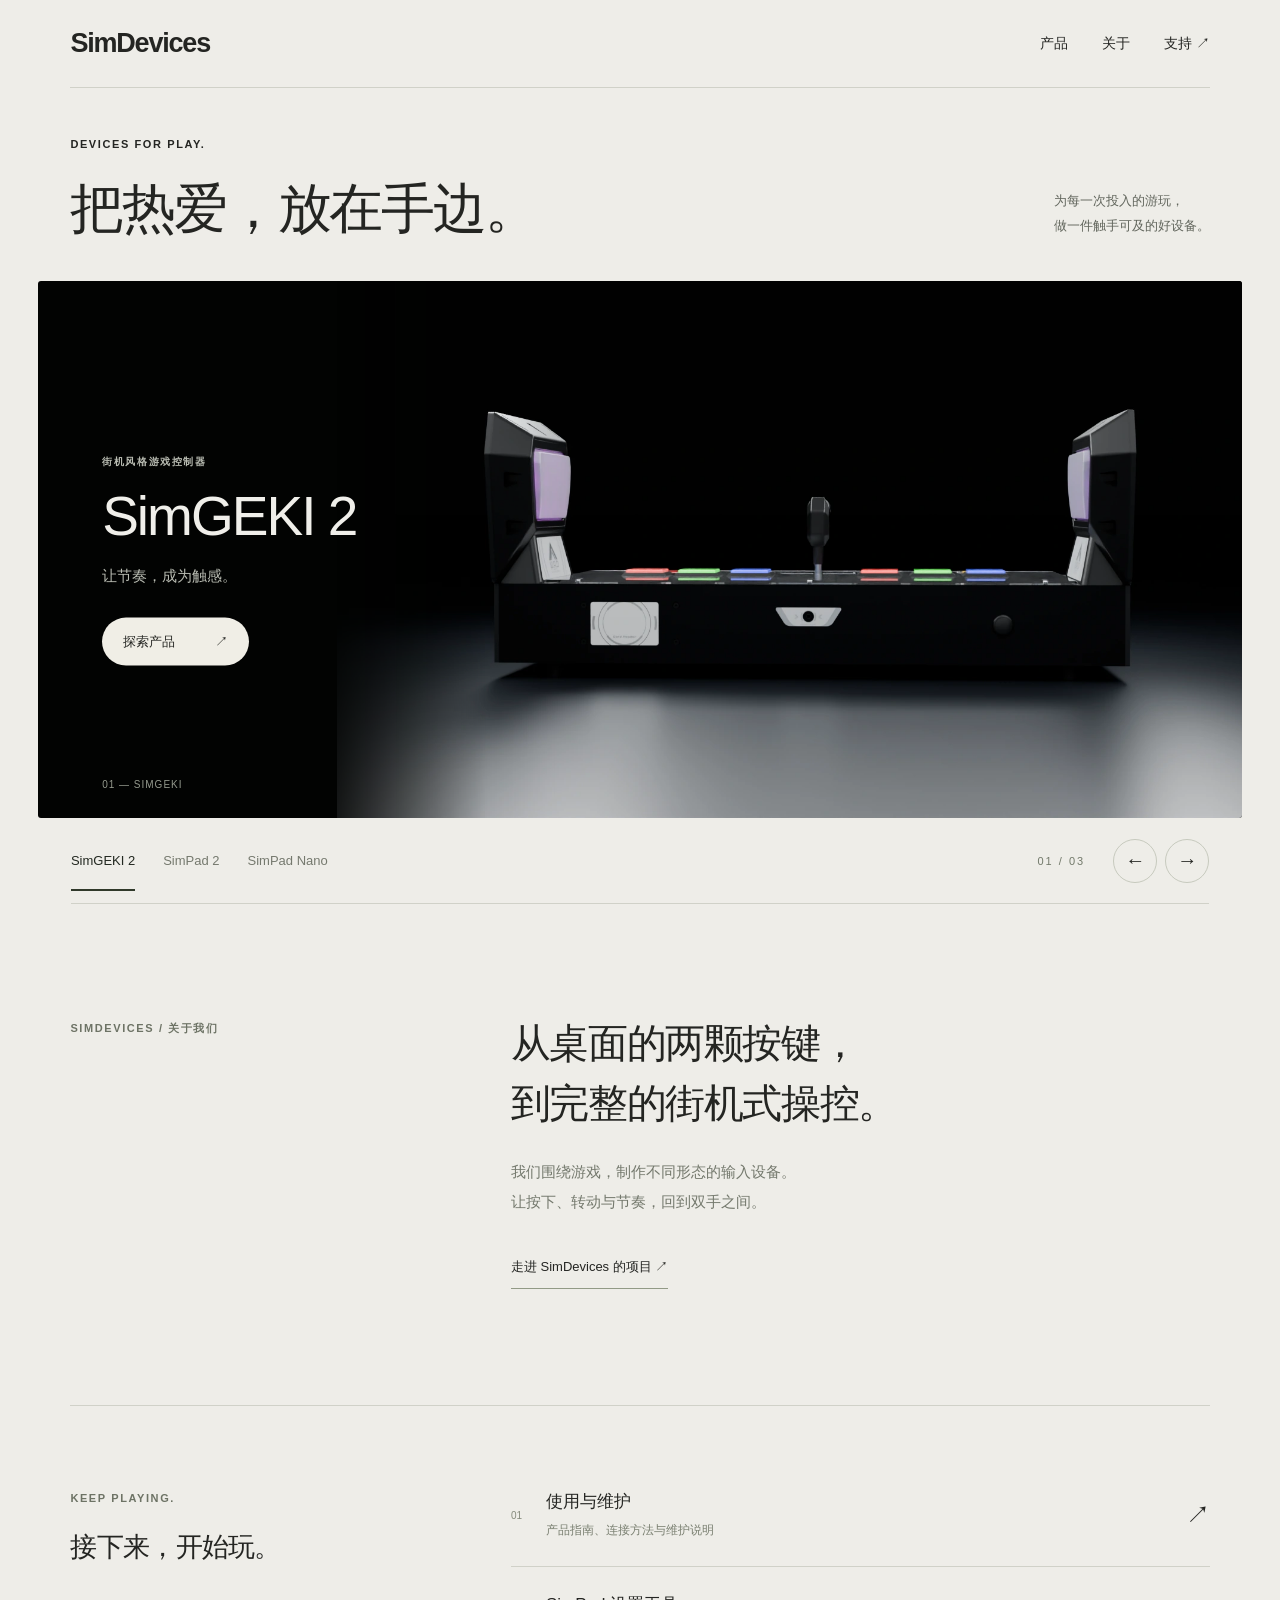
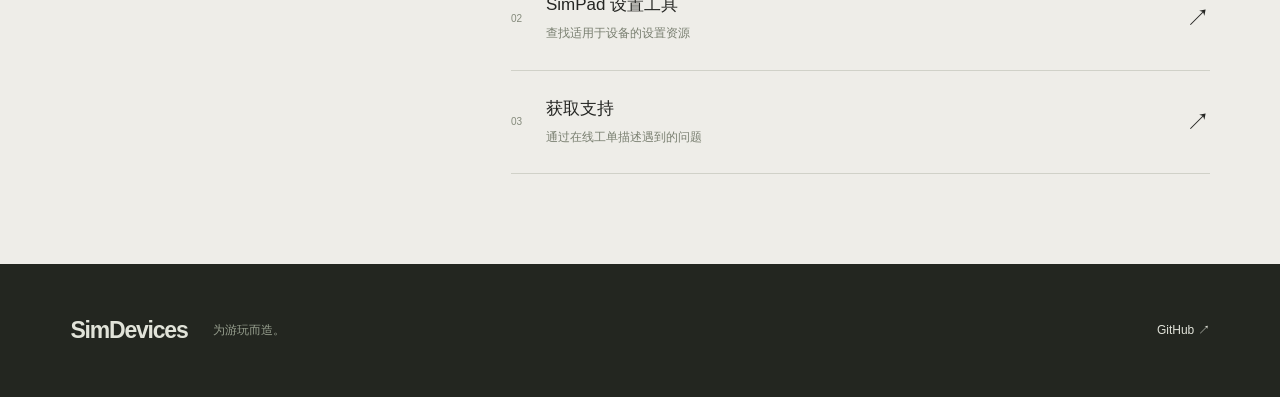
==== index.html @ 31fef50c "Build SimDevices brand home and preserve SimGEKI product story" ====
<!doctype html>
<html lang="zh-CN"><head><meta charset="utf-8"><meta name="viewport" content="width=device-width,initial-scale=1"><meta name="theme-color" content="#eeede8"><title>SimDevices · 把热爱，放在手边。</title><meta name="description" content="探索 SimDevices 游戏控制器与 SimPad 系列键盘。了解产品，查阅使用指南，找到适合自己的游玩方式。"><link rel="stylesheet" href="assets/site.css"></head>
<body><a class="skip" href="#main">跳到主要内容</a><header class="site-header"><a class="wordmark" href="./" aria-label="SimDevices 首页">SimDevices</a><nav aria-label="主导航"><a href="#products">产品</a><a href="#about">关于</a><a href="https://sim.bysb.net/" target="_blank" rel="noopener">支持 ↗</a></nav></header>
<main id="main"><section class="intro"><p class="eyebrow">DEVICES FOR PLAY.</p><h1>把热爱，放在手边。</h1><p class="intro-note">为每一次投入的游玩，<br>做一件触手可及的好设备。</p></section>
<section id="products" class="showcase" aria-roledescription="轮播" aria-label="探索 SimDevices 产品">
<div class="slides" tabindex="0" aria-label="产品轮播，可使用左右方向键切换">
<article class="slide geki" aria-roledescription="幻灯片" aria-label="第 1 项，共 3 项：SimGEKI 2"><img class="hero-product" src="assets/simgeki-2.webp" width="1600" height="900" fetchpriority="high" alt="SimGEKI 2 的六颗彩色主键、两侧拍键与中央摇杆"><div class="slide-copy"><p class="eyebrow">街机风格游戏控制器</p><h2>SimGEKI <span>2</span></h2><p>让节奏，成为触感。</p><a class="pill" href="products/simgeki-2/">探索产品 <span aria-hidden="true">↗</span></a></div><span class="slide-tag">01 — SIMGEKI</span></article>
<article class="slide pad" hidden aria-roledescription="幻灯片" aria-label="第 2 项，共 3 项：SimPad 2"><div class="pad-photo"><img src="assets/simpad-2.webp" width="800" height="800" loading="lazy" alt="SimPad 2 实拍，两颗黑色键帽与蓝紫色灯光"></div><div class="slide-copy"><p class="eyebrow">SIMPAD 系列键盘</p><h2>SimPad <span>2</span></h2><p>两颗按键，一份专注。</p><a class="pill" href="products/simpad/#simpad-2">认识 SimPad <span aria-hidden="true">↗</span></a></div><span class="slide-tag">02 — SIMPAD</span></article>
<article class="slide nano" hidden aria-roledescription="幻灯片" aria-label="第 3 项，共 3 项：SimPad Nano"><div class="nano-photo"><img src="assets/simpad-nano.webp" width="800" height="800" loading="lazy" alt="黑色 SimPad Nano 实拍，小巧的双键键盘与挂绳"></div><div class="slide-copy"><p class="eyebrow">SIMPAD 系列键盘</p><h2>SimPad <span>Nano</span></h2><p>小一点，依然尽兴。</p><a class="pill" href="products/simpad/#simpad-nano">认识 Nano <span aria-hidden="true">↗</span></a></div><span class="slide-tag">03 — SIMPAD NANO</span></article>
</div>
<div class="carousel-bar"><div class="product-switch" aria-label="选择产品"><button type="button" data-slide="0" aria-current="true">SimGEKI 2</button><button type="button" data-slide="1">SimPad 2</button><button type="button" data-slide="2">SimPad Nano</button></div><div class="arrows"><span id="slide-count" aria-live="polite" aria-atomic="true">01 / 03</span><button type="button" data-step="-1" aria-label="上一款产品">←</button><button type="button" data-step="1" aria-label="下一款产品">→</button></div></div>
</section>
<section id="about" class="about"><p class="eyebrow">SIMDEVICES / 关于我们</p><div><h2>从桌面的两颗按键，<br>到完整的街机式操控。</h2><p>我们围绕游戏，制作不同形态的输入设备。<br>让按下、转动与节奏，回到双手之间。</p><a class="inline-link" href="https://github.com/SimDevices-Project" target="_blank" rel="noopener">走进 SimDevices 的项目 ↗</a></div></section>
<section class="support" aria-labelledby="support-title"><div class="support-heading"><p class="eyebrow">KEEP PLAYING.</p><h2 id="support-title">接下来，开始玩。</h2></div><div class="support-links"><a href="https://sim.bysb.net/" target="_blank" rel="noopener"><span>01</span><div><h3>使用与维护</h3><p>产品指南、连接方法与维护说明</p></div><b aria-hidden="true">↗</b></a><a href="https://sim.bysb.net/#/control_pannel/" target="_blank" rel="noopener"><span>02</span><div><h3>SimPad 设置工具</h3><p>查找适用于设备的设置资源</p></div><b aria-hidden="true">↗</b></a><a href="https://ticket.sim.bysb.net/" target="_blank" rel="noopener"><span>03</span><div><h3>获取支持</h3><p>通过在线工单描述遇到的问题</p></div><b aria-hidden="true">↗</b></a></div></section></main>
<footer><a class="wordmark" href="./">SimDevices</a><span>为游玩而造。</span><a href="https://github.com/SimDevices-Project" target="_blank" rel="noopener">GitHub ↗</a></footer><script src="assets/site.js"></script></body></html>
---- assets/site.css ----
:root{color-scheme:light;--paper:#eeede8;--ink:#242522;--muted:#74756e;--line:#d0d1c8}*{box-sizing:border-box}html{scroll-behavior:smooth;scroll-padding-top:24px}body{margin:0;background:var(--paper);color:var(--ink);font-family:Arial,"Microsoft YaHei",sans-serif;-webkit-font-smoothing:antialiased}a{color:inherit;text-decoration:none}button{font:inherit;color:inherit;cursor:pointer}a,button{-webkit-tap-highlight-color:transparent}a:focus-visible,button:focus-visible,.slides:focus-visible{outline:2px solid #7d8574;outline-offset:5px}a:hover{opacity:.8}button:hover{background:#dedfd6}.skip{position:fixed;left:20px;top:-100px;background:#fff;padding:14px;z-index:20}.skip:focus{top:16px}.site-header{height:104px;display:flex;align-items:center;justify-content:space-between;margin:0 5.5%;border-bottom:1px solid var(--line)}.wordmark{font-size:27px;letter-spacing:-1.2px;font-weight:750}.wordmark span{font-size:10px;vertical-align:top;margin-left:4px;line-height:25px}.site-header nav{display:flex;gap:34px;align-items:center;font-size:14px}.site-header nav a{padding:14px 0}.intro{margin:68px 5.5% 46px;display:grid;grid-template-columns:1fr auto;align-items:end}.eyebrow{font-size:11px;line-height:1.5;letter-spacing:1.6px;font-weight:600;margin:0 0 22px}.intro .eyebrow{grid-column:1/-1}.intro h1{font-size:clamp(32px,4.25vw,68px);letter-spacing:-2.2px;font-weight:500;line-height:1.25;margin:0}.intro-note{font-size:13px;line-height:1.9;margin:0 0 4px 20px;color:#62665d}.showcase{margin:0 3%;scroll-margin-top:24px}.slides{position:relative;overflow:hidden;border-radius:3px;touch-action:pan-y}.slide{position:relative;height:min(48vw,650px);min-height:500px;overflow:hidden;background:#020302;color:#f0efea}.slide[hidden]{display:none}.hero-product{position:absolute;width:85%;height:100%;right:-7%;top:0;object-fit:contain}.slide-copy{position:absolute;left:5.3%;top:50%;transform:translateY(-45%);z-index:1}.slide-copy .eyebrow{font-size:10px;letter-spacing:1.6px;color:#b9bcb2;margin-bottom:20px}.slide h2{font-size:clamp(36px,4.3vw,65px);font-weight:500;letter-spacing:-2px;line-height:1;margin:0 0 23px}.slide h2 span{font-weight:400}.slide-copy>p:not(.eyebrow){font-size:15px;color:#b9bcb2;margin:0 0 32px}.pill{display:inline-flex;justify-content:space-between;align-items:center;gap:40px;min-height:48px;padding:0 21px;background:#f0eee6;color:#242522;border-radius:30px;font-size:13px}.pill:hover{opacity:1;background:#d8d9cd}.slide-tag{position:absolute;bottom:28px;left:5.3%;font-size:10px;letter-spacing:1px;color:#959a8e}.pad{background:#1b1b22}.pad-photo{position:absolute;height:100%;width:56%;right:0;overflow:hidden}.pad-photo img{width:100%;height:100%;object-fit:cover;object-position:50% 36%}.pad-photo:after{content:"";position:absolute;inset:0;background:linear-gradient(90deg,#1b1b22,transparent 35%)}.nano{background:#ececec;color:#252625}.nano .slide-copy .eyebrow,.nano .slide-copy>p,.nano .slide-tag{color:#666a60}.nano .pill{background:#242522;color:#f0eee6}.nano-photo{position:absolute;width:60%;right:0;top:19%;height:64%;overflow:hidden}.nano-photo img{position:absolute;width:100%;height:auto;top:-48%;left:0}.carousel-bar{height:86px;margin:0 2.7%;display:flex;justify-content:space-between;align-items:center;border-bottom:1px solid var(--line)}.product-switch{display:flex;gap:28px}.product-switch button{border:0;background:none;padding:23px 0 21px;font-size:13px;color:#75796e;border-bottom:2px solid transparent;min-height:48px}.product-switch button[aria-current=true]{color:#222820;border-color:#30392a}.arrows{display:flex;gap:8px;align-items:center}.arrows span{font-size:11px;letter-spacing:2px;margin-right:20px;color:#72796a;font-variant-numeric:tabular-nums}.arrows button{width:44px;height:44px;border:1px solid #c7cabe;border-radius:50%;background:transparent;font-size:20px}.arrows button:hover{background:#dedfd6}.about{margin:0 5.5%;padding:110px 0 116px;display:grid;grid-template-columns:1fr 2fr;gap:8%;border-bottom:1px solid var(--line)}.about .eyebrow{color:#6d7365;padding-top:6px}.about h2{font-size:clamp(27px,3.1vw,46px);font-weight:500;letter-spacing:-1.4px;line-height:1.5;margin:0 0 24px}.about div>p{font-size:15px;color:#74796d;line-height:2;margin-bottom:28px}.inline-link{font-size:13px;display:inline-flex;align-items:center;min-height:44px;border-bottom:1px solid #929a86}.support{margin:0 5.5%;padding:84px 0 90px;display:grid;grid-template-columns:1fr 2fr;gap:8%}.support-heading h2{font-size:27px;font-weight:500;letter-spacing:-.7px;margin:0}.support-heading .eyebrow{color:#6d7365}.support-links>a{display:flex;align-items:center;gap:24px;border-bottom:1px solid var(--line);padding:26px 0}.support-links>a:first-child{padding-top:0}.support-links>a>span{font-size:10px;color:#858b7c}.support-links h3{font-size:17px;font-weight:500;margin:0 0 8px}.support-links p{font-size:12px;color:#797f70;margin:0;line-height:1.6}.support-links b{margin-left:auto;font-size:24px;font-weight:400}footer{background:#232620;color:#e1e3d9;display:flex;gap:25px;align-items:center;padding:43px 5.5%;font-size:12px}footer>span{color:#979f8e}footer>a:last-child{margin-left:auto;padding:15px 0}footer .wordmark{font-size:23px}.product-intro{padding:80px 5.5% 55px}.product-intro h1{font-size:clamp(45px,7vw,90px);font-weight:500;letter-spacing:-3px;margin:10px 0 24px}.product-intro>p:last-child{color:#71766a;line-height:1.9;font-size:16px}.pad-detail{margin:0 5.5%;display:grid;grid-template-columns:1fr 1fr;gap:7%;align-items:center;padding:55px 0 75px;border-top:1px solid var(--line)}.pad-detail figure{margin:0;overflow:hidden;border-radius:3px;aspect-ratio:1}.pad-detail img{width:100%;height:100%;object-fit:cover}.pad-detail h2{font-size:46px;font-weight:500;letter-spacing:-1px;margin:0 0 22px}.pad-detail p{font-size:15px;line-height:1.8;color:#72796b}.pad-detail .inline-link{margin-top:14px}.pad-detail.nano-detail figure{position:relative;background:#ececec;aspect-ratio:1.2}.nano-detail figure img{position:absolute;width:100%;height:auto;top:-23%}
@media(min-width:1600px){body>main,.site-header,footer{max-width:1760px;margin-left:auto;margin-right:auto}}@media(max-width:800px){.site-header{height:82px;margin:0 6%}.wordmark{font-size:23px}.site-header nav{gap:20px;font-size:12px}.intro{margin:45px 6% 32px;display:block}.intro h1{font-size:39px;letter-spacing:-1.5px}.intro .eyebrow{font-size:10px;margin-bottom:18px}.intro-note{font-size:12px;margin:20px 0 0}.intro-note br{display:none}.showcase{margin:0 4%}.slide{height:580px;min-height:0}.slide-copy{top:40px;left:7%;transform:none}.slide h2{font-size:43px;letter-spacing:-1.8px;margin-bottom:16px}.slide-copy .eyebrow{margin-bottom:18px}.slide-copy>p:not(.eyebrow){font-size:13px;margin-bottom:22px}.pill{min-height:44px;gap:30px;font-size:12px;padding:0 18px}.hero-product{width:135%;height:auto;max-width:none;top:265px;right:-17.5%}.slide-tag{bottom:22px;left:7%;font-size:9px}.pad-photo{width:100%;height:62%;bottom:0}.pad-photo img{object-position:50% 22%}.pad-photo:after{background:linear-gradient(180deg,#1b1b22,transparent 24%)}.nano-photo{width:105%;right:-2.5%;top:51%;height:38%}.nano-photo img{top:-43%}.carousel-bar{height:auto;min-height:129px;flex-wrap:wrap;gap:0;padding:8px 0 13px;margin:0 2%}.product-switch{width:100%;justify-content:space-between;gap:8px}.product-switch button{font-size:12px;padding:14px 0}.arrows{margin-left:auto;gap:7px}.arrows span{margin-right:12px}.arrows button{width:44px;height:44px}.about{margin:0 6%;padding:66px 0;display:block}.about .eyebrow{margin-bottom:30px}.about h2{font-size:28px;letter-spacing:-1px}.about div>p{font-size:13px;line-height:1.95}.support{margin:0 6%;padding:59px 0 64px;display:block}.support-heading{margin-bottom:34px}.support-heading h2{font-size:26px}.support-links>a{gap:20px}.support-links h3{font-size:16px}.support-links p{font-size:11px}.support-links>a:first-child{padding-top:18px}footer{padding:30px 6%;flex-wrap:wrap;gap:10px}footer>span{font-size:11px}footer .wordmark{font-size:20px}footer>a:last-child{font-size:11px}.product-intro{padding:48px 6% 35px}.product-intro h1{font-size:58px;letter-spacing:-2px}.product-intro>p:last-child{font-size:14px}.pad-detail{margin:0 6%;display:flex;flex-direction:column;gap:30px;align-items:stretch;padding:36px 0 54px}.pad-detail h2{font-size:36px}.pad-detail p{font-size:14px}.pad-detail figure{order:2}.pad-detail .inline-link{margin-top:0}}@media(max-width:370px){.intro h1{font-size:34px}.site-header nav{gap:15px}.wordmark{font-size:21px}.slide{height:550px}.hero-product{top:268px}.slide h2{font-size:40px}.nano-photo{top:52%}.about h2{font-size:26px}}@media(prefers-reduced-motion:reduce){html{scroll-behavior:auto}*{animation:none!important;transition:none!important}}

@media(min-width:801px){.site-header{height:88px}.intro{margin-top:48px;margin-bottom:38px}.slide{height:min(42vw,580px)}.hero-product{mask-image:linear-gradient(90deg,transparent,#000 18%)}.nano-photo{top:25%;height:55%}.nano-photo img{top:-68%}}
.pad-detail.nano-detail figure{aspect-ratio:1.9}.nano-detail figure img{top:-56%}
@media(max-width:800px){.nano-photo{top:53%;height:32%}.nano-photo img{top:-60%}}
.pad-photo img{object-position:50% 0}.pad .slide-tag{color:#e1e3da;text-shadow:0 1px 4px #000}
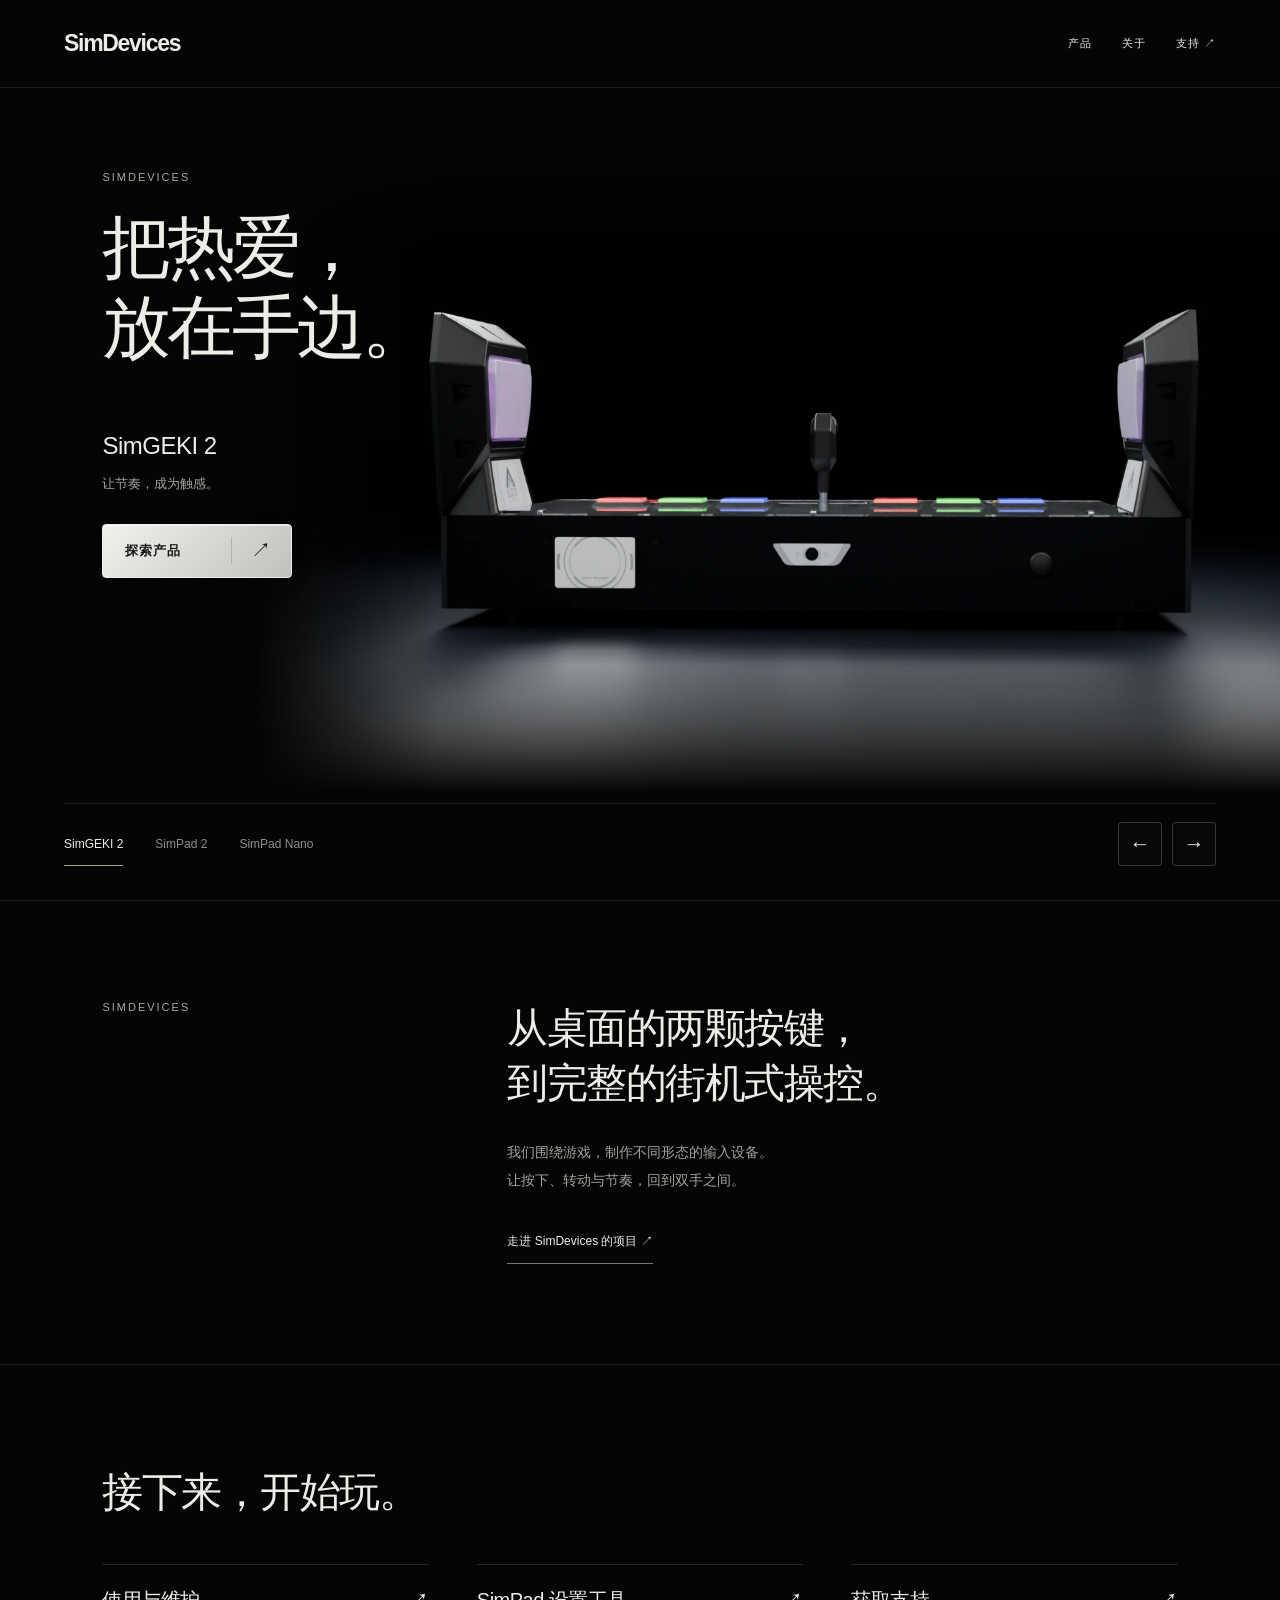
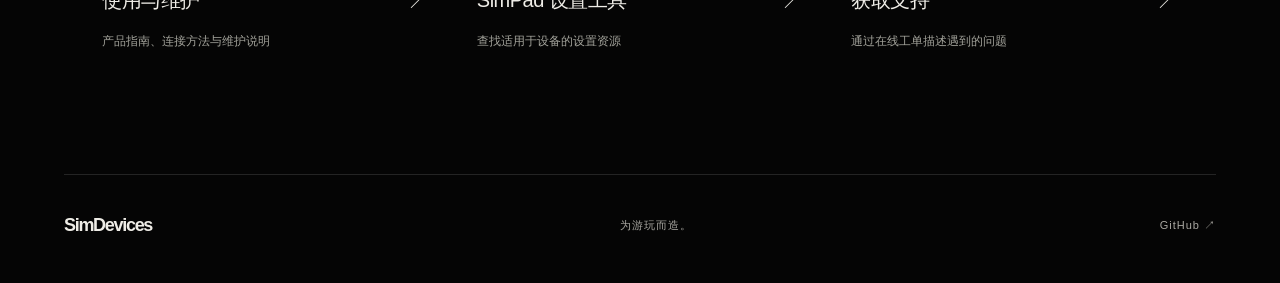
==== commit 96aebfe8: "Align brand home with the approved dark product visual system" ====
--- a/index.html
+++ b/index.html
@@ -1,15 +1,15 @@
 <!doctype html>
-<html lang="zh-CN"><head><meta charset="utf-8"><meta name="viewport" content="width=device-width,initial-scale=1"><meta name="theme-color" content="#eeede8"><title>SimDevices · 把热爱，放在手边。</title><meta name="description" content="探索 SimDevices 游戏控制器与 SimPad 系列键盘。了解产品，查阅使用指南，找到适合自己的游玩方式。"><link rel="stylesheet" href="assets/site.css"></head>
+<html lang="zh-CN"><head><meta charset="utf-8"><meta name="viewport" content="width=device-width,initial-scale=1"><meta name="theme-color" content="#050505"><title>SimDevices · 把热爱，放在手边。</title><meta name="description" content="探索 SimDevices 游戏控制器与 SimPad 系列键盘。了解产品，查阅使用指南，找到适合自己的游玩方式。"><link rel="stylesheet" href="assets/home.css?v=2"></head>
 <body><a class="skip" href="#main">跳到主要内容</a><header class="site-header"><a class="wordmark" href="./" aria-label="SimDevices 首页">SimDevices</a><nav aria-label="主导航"><a href="#products">产品</a><a href="#about">关于</a><a href="https://sim.bysb.net/" target="_blank" rel="noopener">支持 ↗</a></nav></header>
-<main id="main"><section class="intro"><p class="eyebrow">DEVICES FOR PLAY.</p><h1>把热爱，放在手边。</h1><p class="intro-note">为每一次投入的游玩，<br>做一件触手可及的好设备。</p></section>
-<section id="products" class="showcase" aria-roledescription="轮播" aria-label="探索 SimDevices 产品">
-<div class="slides" tabindex="0" aria-label="产品轮播，可使用左右方向键切换">
-<article class="slide geki" aria-roledescription="幻灯片" aria-label="第 1 项，共 3 项：SimGEKI 2"><img class="hero-product" src="assets/simgeki-2.webp" width="1600" height="900" fetchpriority="high" alt="SimGEKI 2 的六颗彩色主键、两侧拍键与中央摇杆"><div class="slide-copy"><p class="eyebrow">街机风格游戏控制器</p><h2>SimGEKI <span>2</span></h2><p>让节奏，成为触感。</p><a class="pill" href="products/simgeki-2/">探索产品 <span aria-hidden="true">↗</span></a></div><span class="slide-tag">01 — SIMGEKI</span></article>
-<article class="slide pad" hidden aria-roledescription="幻灯片" aria-label="第 2 项，共 3 项：SimPad 2"><div class="pad-photo"><img src="assets/simpad-2.webp" width="800" height="800" loading="lazy" alt="SimPad 2 实拍，两颗黑色键帽与蓝紫色灯光"></div><div class="slide-copy"><p class="eyebrow">SIMPAD 系列键盘</p><h2>SimPad <span>2</span></h2><p>两颗按键，一份专注。</p><a class="pill" href="products/simpad/#simpad-2">认识 SimPad <span aria-hidden="true">↗</span></a></div><span class="slide-tag">02 — SIMPAD</span></article>
-<article class="slide nano" hidden aria-roledescription="幻灯片" aria-label="第 3 项，共 3 项：SimPad Nano"><div class="nano-photo"><img src="assets/simpad-nano.webp" width="800" height="800" loading="lazy" alt="黑色 SimPad Nano 实拍，小巧的双键键盘与挂绳"></div><div class="slide-copy"><p class="eyebrow">SIMPAD 系列键盘</p><h2>SimPad <span>Nano</span></h2><p>小一点，依然尽兴。</p><a class="pill" href="products/simpad/#simpad-nano">认识 Nano <span aria-hidden="true">↗</span></a></div><span class="slide-tag">03 — SIMPAD NANO</span></article>
+<main id="main"><section id="products" class="showcase" aria-roledescription="轮播" aria-label="探索 SimDevices 产品">
+<div class="brand-intro"><p class="eyebrow">SIMDEVICES</p><h1>把热爱，<br>放在手边。</h1></div><div class="slides" tabindex="0" aria-label="产品轮播，可使用左右方向键切换">
+<article class="slide geki" aria-roledescription="幻灯片" aria-label="第 1 项，共 3 项：SimGEKI 2"><img class="hero-product" src="assets/simgeki-2.webp" width="1600" height="900" fetchpriority="high" alt="SimGEKI 2 的六颗彩色主键、两侧拍键与中央摇杆"><div class="slide-copy"><h2>SimGEKI <span>2</span></h2><p>让节奏，成为触感。</p><a class="pill" href="products/simgeki-2/">探索产品 <span aria-hidden="true">↗</span></a></div></article>
+<article class="slide pad" hidden aria-roledescription="幻灯片" aria-label="第 2 项，共 3 项：SimPad 2"><div class="pad-photo"><img src="assets/simpad-2.webp" width="800" height="800" loading="lazy" alt="SimPad 2 实拍，两颗黑色键帽与蓝紫色灯光"></div><div class="slide-copy"><h2>SimPad <span>2</span></h2><p>两颗按键，一份专注。</p><a class="pill" href="products/simpad/#simpad-2">认识 SimPad <span aria-hidden="true">↗</span></a></div></article>
+<article class="slide nano" hidden aria-roledescription="幻灯片" aria-label="第 3 项，共 3 项：SimPad Nano"><div class="nano-photo"><img src="assets/nano-home.webp" width="800" height="800" loading="lazy" alt="黑色 SimPad Nano 实拍，小巧的双键键盘与挂绳"></div><div class="slide-copy"><h2>SimPad <span>Nano</span></h2><p>小一点，依然尽兴。</p><a class="pill" href="products/simpad/#simpad-nano">认识 Nano <span aria-hidden="true">↗</span></a></div></article>
 </div>
-<div class="carousel-bar"><div class="product-switch" aria-label="选择产品"><button type="button" data-slide="0" aria-current="true">SimGEKI 2</button><button type="button" data-slide="1">SimPad 2</button><button type="button" data-slide="2">SimPad Nano</button></div><div class="arrows"><span id="slide-count" aria-live="polite" aria-atomic="true">01 / 03</span><button type="button" data-step="-1" aria-label="上一款产品">←</button><button type="button" data-step="1" aria-label="下一款产品">→</button></div></div>
+<div class="carousel-bar"><div class="product-switch" aria-label="选择产品"><button type="button" data-slide="0" aria-current="true">SimGEKI 2</button><button type="button" data-slide="1">SimPad 2</button><button type="button" data-slide="2">SimPad Nano</button></div><div class="arrows"><span id="slide-count" class="sr-only" aria-live="polite" aria-atomic="true">SimGEKI 2</span><button type="button" data-step="-1" aria-label="上一款产品">←</button><button type="button" data-step="1" aria-label="下一款产品">→</button></div></div>
 </section>
-<section id="about" class="about"><p class="eyebrow">SIMDEVICES / 关于我们</p><div><h2>从桌面的两颗按键，<br>到完整的街机式操控。</h2><p>我们围绕游戏，制作不同形态的输入设备。<br>让按下、转动与节奏，回到双手之间。</p><a class="inline-link" href="https://github.com/SimDevices-Project" target="_blank" rel="noopener">走进 SimDevices 的项目 ↗</a></div></section>
-<section class="support" aria-labelledby="support-title"><div class="support-heading"><p class="eyebrow">KEEP PLAYING.</p><h2 id="support-title">接下来，开始玩。</h2></div><div class="support-links"><a href="https://sim.bysb.net/" target="_blank" rel="noopener"><span>01</span><div><h3>使用与维护</h3><p>产品指南、连接方法与维护说明</p></div><b aria-hidden="true">↗</b></a><a href="https://sim.bysb.net/#/control_pannel/" target="_blank" rel="noopener"><span>02</span><div><h3>SimPad 设置工具</h3><p>查找适用于设备的设置资源</p></div><b aria-hidden="true">↗</b></a><a href="https://ticket.sim.bysb.net/" target="_blank" rel="noopener"><span>03</span><div><h3>获取支持</h3><p>通过在线工单描述遇到的问题</p></div><b aria-hidden="true">↗</b></a></div></section></main>
-<footer><a class="wordmark" href="./">SimDevices</a><span>为游玩而造。</span><a href="https://github.com/SimDevices-Project" target="_blank" rel="noopener">GitHub ↗</a></footer><script src="assets/site.js"></script></body></html>
+<section id="about" class="about"><p class="eyebrow">SIMDEVICES</p><div><h2>从桌面的两颗按键，<br>到完整的街机式操控。</h2><p>我们围绕游戏，制作不同形态的输入设备。<br>让按下、转动与节奏，回到双手之间。</p><a class="inline-link" href="https://github.com/SimDevices-Project" target="_blank" rel="noopener">走进 SimDevices 的项目 ↗</a></div></section>
+<section class="support" aria-labelledby="support-title"><div class="support-heading"><h2 id="support-title">接下来，开始玩。</h2></div><div class="support-links"><a href="https://sim.bysb.net/" target="_blank" rel="noopener"><div><h3>使用与维护</h3><p>产品指南、连接方法与维护说明</p></div><b aria-hidden="true">↗</b></a><a href="https://sim.bysb.net/#/control_pannel/" target="_blank" rel="noopener"><div><h3>SimPad 设置工具</h3><p>查找适用于设备的设置资源</p></div><b aria-hidden="true">↗</b></a><a href="https://ticket.sim.bysb.net/" target="_blank" rel="noopener"><div><h3>获取支持</h3><p>通过在线工单描述遇到的问题</p></div><b aria-hidden="true">↗</b></a></div></section></main>
+<footer><a class="wordmark" href="./">SimDevices</a><span>为游玩而造。</span><a href="https://github.com/SimDevices-Project" target="_blank" rel="noopener">GitHub ↗</a></footer><script src="assets/site.js?v=2"></script></body></html>
+
--- a/assets/home.css
+++ b/assets/home.css
@@ -0,0 +1,7 @@
+:root{color-scheme:dark;--paper:#eeece6;--muted:#a3a39b}*{box-sizing:border-box}html{scroll-behavior:smooth;scroll-padding-top:40px}body{margin:0;background:#050505;color:var(--paper);font-family:Arial,"Microsoft YaHei",sans-serif;-webkit-font-smoothing:antialiased}a{color:inherit;text-decoration:none}button{font:inherit;color:inherit;cursor:pointer}a:focus-visible,button:focus-visible,.slides:focus-visible{outline:2px solid #cec7b4;outline-offset:5px}.skip{position:fixed;top:-100px;left:20px;padding:14px;background:var(--paper);color:#171a18;z-index:20}.skip:focus{top:16px}.sr-only{position:absolute;width:1px;height:1px;padding:0;overflow:hidden;clip:rect(0,0,0,0);white-space:nowrap}.site-header{height:88px;position:absolute;z-index:5;top:0;left:0;width:100%;padding:0 5%;display:flex;align-items:center;justify-content:space-between;border-bottom:1px solid #ffffff1a}.wordmark{font-size:23px;font-weight:800;letter-spacing:-1.3px}.site-header nav{display:flex;gap:30px;font-size:11px;letter-spacing:1px}.site-header nav a{display:flex;align-items:center;min-height:44px}.eyebrow{font-size:11px;letter-spacing:2px;color:#a9a69c;margin:0 0 24px}.showcase{height:100svh;min-height:780px;position:relative;overflow:hidden;background:#050505}.brand-intro{position:absolute;z-index:2;left:8%;top:19%;pointer-events:none}.brand-intro h1{font-size:clamp(48px,5.4vw,86px);font-weight:500;line-height:1.16;letter-spacing:-4px;margin:0}.slides{position:absolute;inset:0;touch-action:pan-y}.slide{position:absolute;inset:0}.slide[hidden]{display:none}.hero-product{position:absolute;width:min(88vw,1450px);height:auto;right:-8%;bottom:12%;aspect-ratio:16/9;object-fit:contain;mask-image:linear-gradient(90deg,transparent,#000 16%),linear-gradient(0deg,transparent,#000 20%,#000 86%,transparent);mask-composite:intersect}.slide-copy{position:absolute;left:8%;top:48%;z-index:3}.slide-copy h2{font-size:24px;font-weight:400;letter-spacing:-.5px;margin:0 0 12px}.slide-copy>p{font-size:13px;line-height:1.9;color:var(--muted);margin:0}.pill{display:inline-flex;align-items:center;justify-content:space-between;gap:32px;min-width:190px;min-height:54px;margin-top:27px;padding:0 19px 0 22px;border:1px solid #eeefed;border-radius:4px;background:linear-gradient(135deg,#f1f1ed,#bfc1bc);box-shadow:inset 0 1px 0 #fff8,0 5px 18px #0003;color:#171a18;font-size:13px;font-weight:600;letter-spacing:1px;touch-action:manipulation;transition:transform .18s,background .18s}.pill span{font-size:20px;font-weight:400;padding-left:19px;border-left:1px solid #343c3833}.pill:active{transform:translateY(1px) scale(.985);background:#bfc4bb}.pad-photo,.nano-photo{position:absolute;right:6%;bottom:15%;width:48%;height:59%;overflow:hidden}.pad-photo img{display:block;width:100%;height:100%;object-fit:cover;object-position:50% 0;filter:brightness(.8)}.pad-photo{mask-image:linear-gradient(90deg,transparent,#000 18%,#000 90%,transparent),linear-gradient(0deg,transparent,#000 15%,#000 90%,transparent);mask-composite:intersect}.nano-photo{background:#ececec;width:46%;height:43%;bottom:22%;border-radius:2px}.nano-photo img{position:absolute;width:100%;height:auto;top:-56%}.carousel-bar{position:absolute;z-index:4;bottom:34px;left:5%;width:90%;display:flex;align-items:center;justify-content:space-between;gap:24px;padding-top:18px;border-top:1px solid #ffffff1a}.product-switch{display:flex;gap:32px}.product-switch button{border:0;border-bottom:1px solid transparent;background:none;padding:12px 0;min-height:44px;font-size:12px;color:#8d8f88}.product-switch button[aria-current=true]{border-color:#aaa391;color:var(--paper)}.arrows{display:flex;gap:10px}.arrows button{width:44px;height:44px;border:1px solid #ffffff30;border-radius:4px;background:#ffffff04;font-size:21px;font-weight:400}.about,.support{max-width:1600px;margin:0 auto;padding:100px 8%;border-top:1px solid #ffffff18}.about{display:grid;grid-template-columns:1fr 2fr;gap:70px}.about h2{font-size:clamp(30px,3.2vw,50px);line-height:1.35;font-weight:400;letter-spacing:-1.5px;margin:0 0 26px}.about div>p{font-size:14px;line-height:2;color:var(--muted);margin:0}.inline-link{display:inline-flex;align-items:center;min-height:44px;border-bottom:1px solid #777;font-size:12px;margin-top:26px}.support-heading h2{font-size:clamp(30px,3.2vw,50px);font-weight:400;letter-spacing:-1.5px;margin:0 0 44px}.support-links{display:grid;grid-template-columns:repeat(3,1fr);gap:48px}.support-links>a{display:flex;justify-content:space-between;align-items:flex-start;gap:24px;padding:22px 0;border-top:1px solid #ffffff20}.support-links h3{font-size:20px;font-weight:400;letter-spacing:-.5px;margin:0 0 16px}.support-links p{font-size:12px;color:var(--muted);line-height:1.9;margin:0}.support-links b{font-weight:400;font-size:22px}footer{margin:0 5%;padding:28px 0 36px;border-top:1px solid #ffffff20;display:flex;justify-content:space-between;align-items:center;gap:24px;color:#aaa8a2;font-size:11px;letter-spacing:1px}footer .wordmark{font-size:18px;color:var(--paper)}footer>a:last-child{min-height:44px;display:flex;align-items:center}
+@media(hover:hover) and (pointer:fine){.pill:hover{transform:translateY(-2px);background:linear-gradient(135deg,#fffefa,#d2d5ce)}.arrows button:hover{background:#ffffff14}.product-switch button:hover,.inline-link:hover,.support-links a:hover{color:#fff}}@media(min-width:1600px){.hero-product{right:0}}
+@media(max-width:700px){.site-header{height:72px;padding:0 7%}.wordmark{font-size:21px}.site-header nav{gap:20px;font-size:10px}.showcase{min-height:780px}.brand-intro{top:17%;left:8%}.brand-intro h1{font-size:49px;letter-spacing:-2px;line-height:1.23}.eyebrow{font-size:10px;margin-bottom:20px}.slide-copy{top:38%;left:8%}.slide-copy h2{font-size:20px;margin-bottom:8px}.slide-copy>p{font-size:12px}.pill{min-height:52px;min-width:180px;font-size:12px;margin-top:20px;gap:28px}.hero-product{width:140%;right:-20%;bottom:20%;max-width:none}.pad-photo{width:90%;height:31%;right:5%;bottom:19%}.nano-photo{width:84%;height:21%;right:8%;bottom:23%;aspect-ratio:1.9}.nano-photo img{top:-56%}.carousel-bar{bottom:22px;left:7%;width:86%;display:block;padding-top:12px}.product-switch{justify-content:space-between;gap:16px}.product-switch button{font-size:11px}.arrows{justify-content:flex-end;margin-top:10px}.about,.support{padding:68px 8%}.about{grid-template-columns:1fr;gap:16px}.about h2{font-size:35px;margin-bottom:20px}.about div>p{font-size:13px;line-height:1.9}.support-heading h2{font-size:35px;margin-bottom:30px}.support-links{grid-template-columns:1fr;gap:10px}.support-links h3{font-size:20px;margin-bottom:10px}.support-links>a{padding:22px 0}footer{font-size:10px;flex-wrap:wrap;gap:10px}footer .wordmark{font-size:17px}footer>a:last-child{margin-left:auto}}
+@media(max-width:370px){.brand-intro h1{font-size:46px}.slide-copy{top:38.5%}.nano-photo{height:20%}.product-switch{gap:10px}}
+@media(prefers-reduced-motion:reduce){html{scroll-behavior:auto}*,*:before,*:after{animation:none!important;transition:none!important;transform:none!important}}
+.nano-photo{background:transparent;height:52%;width:48%;bottom:18%;mask-image:linear-gradient(0deg,transparent,#000 10%,#000 90%,transparent),linear-gradient(90deg,transparent,#000 10%,#000 90%,transparent);mask-composite:intersect}.nano-photo img{top:0;width:100%;height:100%;object-fit:contain}@media(max-width:700px){.nano-photo{width:90%;right:5%;height:33%;bottom:20%}}
+.nano-photo{height:auto;width:48%;aspect-ratio:800/445;bottom:22%;mask-image:linear-gradient(90deg,transparent,#000 8%,#000 92%,transparent),linear-gradient(0deg,transparent,#000 8%,#000 92%,transparent);mask-composite:intersect}.nano-photo img{position:static;display:block;width:100%;height:auto;object-fit:contain}@media(max-width:700px){.nano-photo{width:90%;right:5%;height:auto;bottom:21%}}
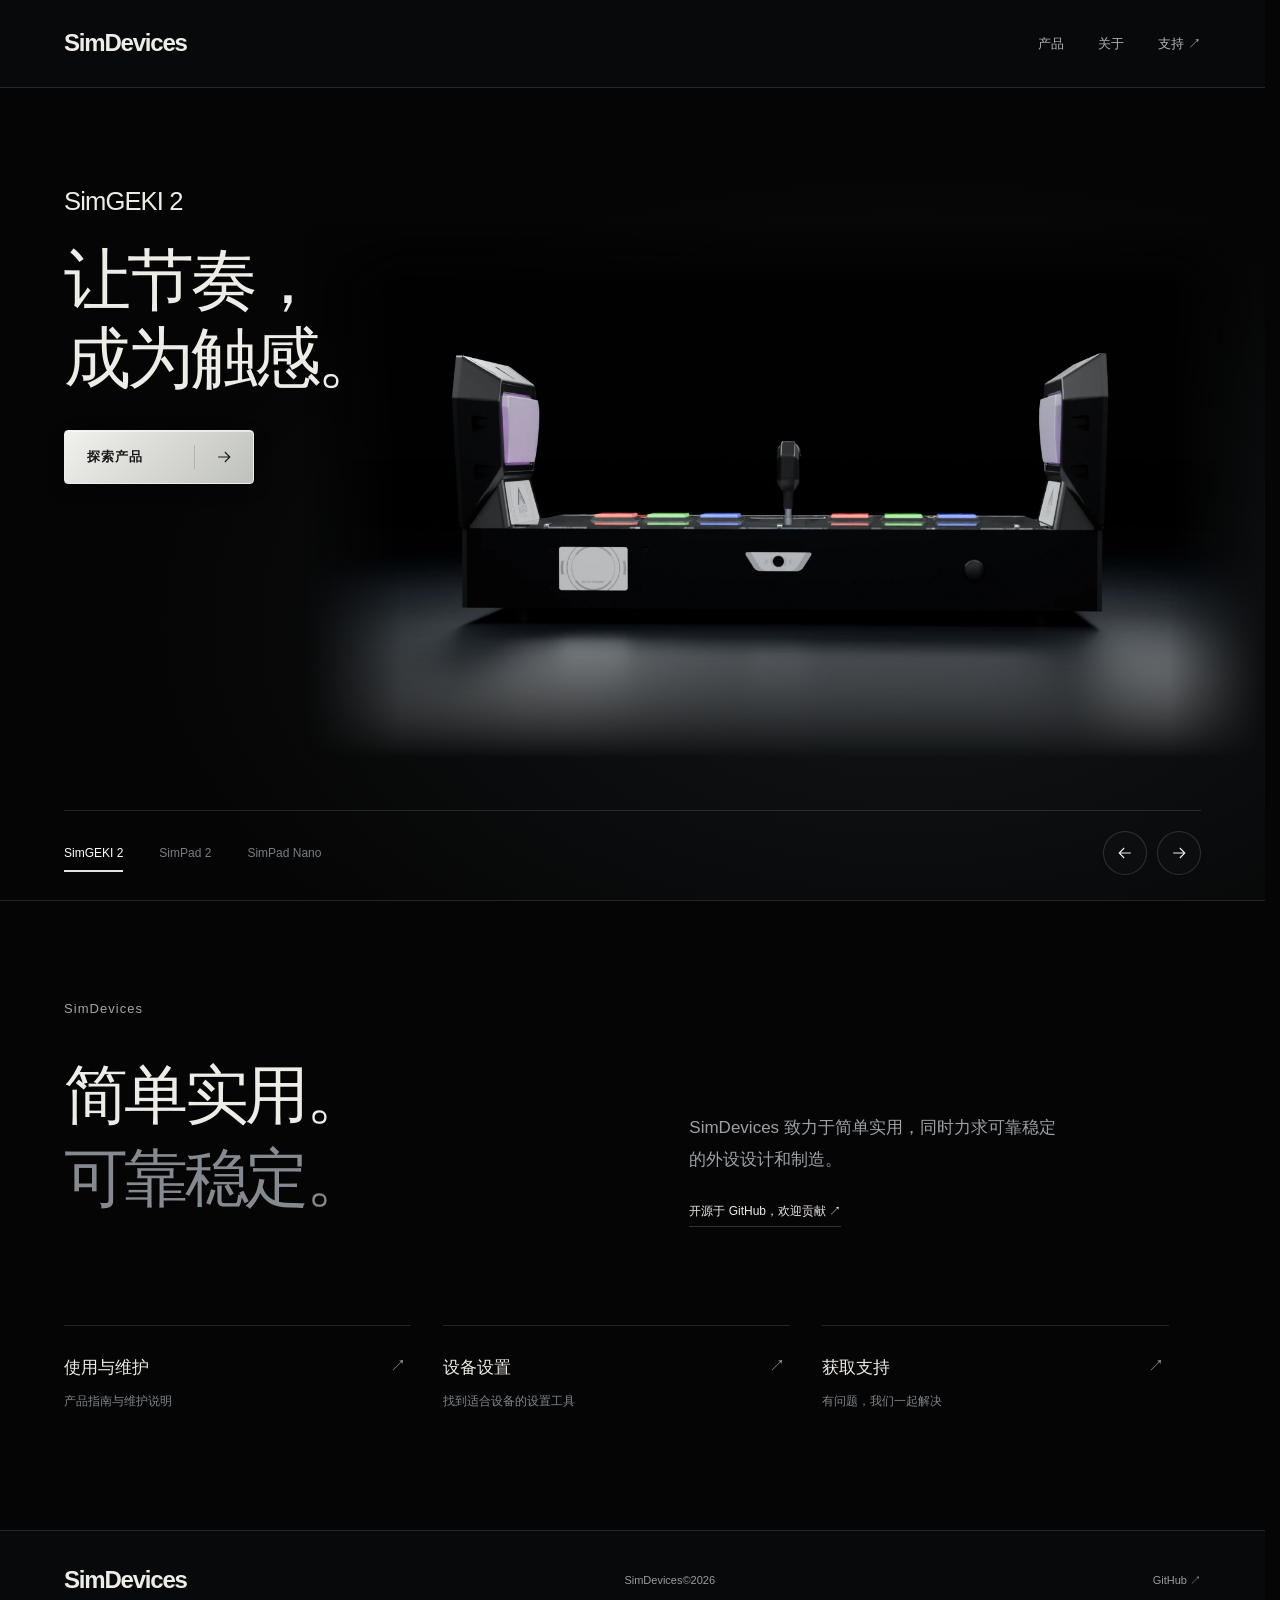
==== commit 19deb9e0: "Unify SimDevices homepage, product navigation and shared layout" ====
--- a/index.html
+++ b/index.html
@@ -1,15 +1,14 @@
-<!doctype html>
-<html lang="zh-CN"><head><meta charset="utf-8"><meta name="viewport" content="width=device-width,initial-scale=1"><meta name="theme-color" content="#050505"><title>SimDevices · 把热爱，放在手边。</title><meta name="description" content="探索 SimDevices 游戏控制器与 SimPad 系列键盘。了解产品，查阅使用指南，找到适合自己的游玩方式。"><link rel="stylesheet" href="assets/home.css?v=2"></head>
-<body><a class="skip" href="#main">跳到主要内容</a><header class="site-header"><a class="wordmark" href="./" aria-label="SimDevices 首页">SimDevices</a><nav aria-label="主导航"><a href="#products">产品</a><a href="#about">关于</a><a href="https://sim.bysb.net/" target="_blank" rel="noopener">支持 ↗</a></nav></header>
-<main id="main"><section id="products" class="showcase" aria-roledescription="轮播" aria-label="探索 SimDevices 产品">
-<div class="brand-intro"><p class="eyebrow">SIMDEVICES</p><h1>把热爱，<br>放在手边。</h1></div><div class="slides" tabindex="0" aria-label="产品轮播，可使用左右方向键切换">
-<article class="slide geki" aria-roledescription="幻灯片" aria-label="第 1 项，共 3 项：SimGEKI 2"><img class="hero-product" src="assets/simgeki-2.webp" width="1600" height="900" fetchpriority="high" alt="SimGEKI 2 的六颗彩色主键、两侧拍键与中央摇杆"><div class="slide-copy"><h2>SimGEKI <span>2</span></h2><p>让节奏，成为触感。</p><a class="pill" href="products/simgeki-2/">探索产品 <span aria-hidden="true">↗</span></a></div></article>
-<article class="slide pad" hidden aria-roledescription="幻灯片" aria-label="第 2 项，共 3 项：SimPad 2"><div class="pad-photo"><img src="assets/simpad-2.webp" width="800" height="800" loading="lazy" alt="SimPad 2 实拍，两颗黑色键帽与蓝紫色灯光"></div><div class="slide-copy"><h2>SimPad <span>2</span></h2><p>两颗按键，一份专注。</p><a class="pill" href="products/simpad/#simpad-2">认识 SimPad <span aria-hidden="true">↗</span></a></div></article>
-<article class="slide nano" hidden aria-roledescription="幻灯片" aria-label="第 3 项，共 3 项：SimPad Nano"><div class="nano-photo"><img src="assets/nano-home.webp" width="800" height="800" loading="lazy" alt="黑色 SimPad Nano 实拍，小巧的双键键盘与挂绳"></div><div class="slide-copy"><h2>SimPad <span>Nano</span></h2><p>小一点，依然尽兴。</p><a class="pill" href="products/simpad/#simpad-nano">认识 Nano <span aria-hidden="true">↗</span></a></div></article>
+<!doctype html><html lang="zh-CN"><head><meta charset="utf-8"><meta name="viewport" content="width=device-width,initial-scale=1"><meta name="theme-color" content="#08090a"><title>SimDevices · 简单实用，可靠稳定。</title><meta name="description" content="SimDevices 致力于简单实用，同时力求可靠稳定的外设设计和制造。"><link rel="stylesheet" href="assets/dot.css"><link rel="stylesheet" href="assets/shared/tokens.css"><link rel="stylesheet" href="assets/shared/components.css"><link rel="stylesheet" href="assets/shared/motion.css"></head><body>
+<a class="skip" href="#main">跳到主要内容</a>
+<header class="sd-header"><a class="sd-brand" href="./" aria-label="SimDevices 首页">SimDevices</a><nav class="sd-nav" aria-label="主导航"><a href="./#products">产品</a><a href="./#about">关于</a><a href="https://sim.bysb.net/">支持 <span aria-hidden="true">↗</span></a></nav></header>
+<main id="main"><section class="showcase" id="products" aria-label="SimDevices 产品轮播" aria-roledescription="轮播">
+<div class="ambient" aria-hidden="true"></div><div class="stage" tabindex="0" aria-label="产品展示，使用左右方向键切换">
+<article class="slide active" data-key="geki" aria-label="SimGEKI 2"><div class="visual"><img src="assets/simgeki-2.webp" width="1600" height="900" fetchpriority="high" alt="SimGEKI 2 正面，中央摇杆与六颗主按键"></div><div class="copy sd-hero-copy"><p class="sd-product-name">SimGEKI 2</p><h1 class="sd-hero-claim">让节奏，<br>成为触感。</h1><a class="cta sd-button" href="products/simgeki-2/">探索产品<svg class="sd-button-arrow" viewBox="0 0 24 24" aria-hidden="true"><path d="M5 12h14M13 6l6 6-6 6"/></svg></a></div></article>
+<article class="slide" data-key="pad" aria-label="SimPad 2" inert aria-hidden="true"><div class="visual photo"><img src="assets/simpad-2.webp" width="800" height="800" alt="SimPad 2 实拍，双键与银色面板"></div><div class="copy sd-hero-copy"><p class="sd-product-name">SimPad 2</p><h1 class="sd-hero-claim">两颗按键，<br>一份专注。</h1><a class="cta sd-button" href="products/simpad/#simpad-2">认识 SimPad<svg class="sd-button-arrow" viewBox="0 0 24 24" aria-hidden="true"><path d="M5 12h14M13 6l6 6-6 6"/></svg></a></div></article>
+<article class="slide" data-key="nano" aria-label="SimPad Nano" inert aria-hidden="true"><div class="visual photo nano"><img src="assets/nano-home.webp" width="800" height="445" alt="SimPad Nano 实拍，紧凑双键与挂绳"></div><div class="copy sd-hero-copy"><p class="sd-product-name">SimPad Nano</p><h1 class="sd-hero-claim">小一点，<br>依然尽兴。</h1><a class="cta sd-button" href="products/simpad/#simpad-nano">认识 Nano<svg class="sd-button-arrow" viewBox="0 0 24 24" aria-hidden="true"><path d="M5 12h14M13 6l6 6-6 6"/></svg></a></div></article>
 </div>
-<div class="carousel-bar"><div class="product-switch" aria-label="选择产品"><button type="button" data-slide="0" aria-current="true">SimGEKI 2</button><button type="button" data-slide="1">SimPad 2</button><button type="button" data-slide="2">SimPad Nano</button></div><div class="arrows"><span id="slide-count" class="sr-only" aria-live="polite" aria-atomic="true">SimGEKI 2</span><button type="button" data-step="-1" aria-label="上一款产品">←</button><button type="button" data-step="1" aria-label="下一款产品">→</button></div></div>
+<div class="carousel-controls"><div class="choices" aria-label="选择产品"><button data-index="0" aria-current="true"><span>SimGEKI 2</span><i></i></button><button data-index="1"><span>SimPad 2</span><i></i></button><button data-index="2"><span>SimPad Nano</span><i></i></button></div><div class="arrows"><button data-step="-1" aria-label="上一款产品"><svg viewBox="0 0 24 24"><path d="M19 12H5m6-6-6 6 6 6"/></svg></button><button data-step="1" aria-label="下一款产品"><svg viewBox="0 0 24 24"><path d="M5 12h14m-6-6 6 6-6 6"/></svg></button></div></div><span id="announcement" class="sr" aria-live="polite"></span>
 </section>
-<section id="about" class="about"><p class="eyebrow">SIMDEVICES</p><div><h2>从桌面的两颗按键，<br>到完整的街机式操控。</h2><p>我们围绕游戏，制作不同形态的输入设备。<br>让按下、转动与节奏，回到双手之间。</p><a class="inline-link" href="https://github.com/SimDevices-Project" target="_blank" rel="noopener">走进 SimDevices 的项目 ↗</a></div></section>
-<section class="support" aria-labelledby="support-title"><div class="support-heading"><h2 id="support-title">接下来，开始玩。</h2></div><div class="support-links"><a href="https://sim.bysb.net/" target="_blank" rel="noopener"><div><h3>使用与维护</h3><p>产品指南、连接方法与维护说明</p></div><b aria-hidden="true">↗</b></a><a href="https://sim.bysb.net/#/control_pannel/" target="_blank" rel="noopener"><div><h3>SimPad 设置工具</h3><p>查找适用于设备的设置资源</p></div><b aria-hidden="true">↗</b></a><a href="https://ticket.sim.bysb.net/" target="_blank" rel="noopener"><div><h3>获取支持</h3><p>通过在线工单描述遇到的问题</p></div><b aria-hidden="true">↗</b></a></div></section></main>
-<footer><a class="wordmark" href="./">SimDevices</a><span>为游玩而造。</span><a href="https://github.com/SimDevices-Project" target="_blank" rel="noopener">GitHub ↗</a></footer><script src="assets/site.js?v=2"></script></body></html>
-
+<section class="about" id="about"><p class="overline">SimDevices</p><h2>简单实用。<br><span>可靠稳定。</span></h2><div class="about-copy"><p>SimDevices 致力于简单实用，同时力求可靠稳定的外设设计和制造。</p><a href="https://github.com/SimDevices-Project">开源于 GitHub，欢迎贡献 <span aria-hidden="true">↗</span></a></div></section>
+<section class="support" aria-label="使用与支持"><a href="https://sim.bysb.net/"><h3>使用与维护</h3><span>产品指南与维护说明</span><b aria-hidden="true">↗</b></a><a href="https://sim.bysb.net/#/control_pannel/"><h3>设备设置</h3><span>找到适合设备的设置工具</span><b aria-hidden="true">↗</b></a><a href="https://ticket.sim.bysb.net/"><h3>获取支持</h3><span>有问题，我们一起解决</span><b aria-hidden="true">↗</b></a></section>
+</main><footer class="sd-footer"><a class="sd-footer-brand" href="./">SimDevices</a><span>SimDevices©2026</span><a href="https://github.com/SimDevices-Project">GitHub ↗</a></footer><script src="assets/dot.js"></script></body></html>
--- a/assets/dot.css
+++ b/assets/dot.css
@@ -0,0 +1,6 @@
+:root{color-scheme:dark;--bg:var(--sd-bg);--white:var(--sd-paper);--muted:var(--sd-muted);--line:#ffffff20;--page-gutter:clamp(24px,5vw,80px)}*{box-sizing:border-box}html{scroll-behavior:smooth}body{margin:0;background:var(--bg);color:var(--white);font-family:Inter,"Helvetica Neue",Arial,"PingFang SC","Microsoft YaHei",sans-serif;-webkit-font-smoothing:antialiased}a{color:inherit;text-decoration:none}button{font:inherit;color:inherit;cursor:pointer}button,a{-webkit-tap-highlight-color:transparent}a:focus-visible,button:focus-visible,.stage:focus-visible{outline:2px solid #eee;outline-offset:6px}header{height:88px;display:flex;align-items:center;justify-content:space-between;max-width:1440px;margin:auto;padding:0 var(--page-gutter);position:relative;z-index:10;border-bottom:1px solid var(--line)}.logo{font-size:24px;font-weight:650;letter-spacing:-1.2px;display:inline-flex;align-items:center;gap:8px}nav{display:flex;gap:34px;font-size:13px;color:#b1b3b6}nav a:hover{color:white}.showcase{height:min(820px,calc(100svh - 88px));min-height:620px;position:relative;overflow:hidden;isolation:isolate;max-width:1440px;margin:auto}.ambient{position:absolute;inset:0;background:radial-gradient(ellipse at 72% 66%,#21272c77,transparent 60%);pointer-events:none;transition:opacity .8s}.stage{height:100%;touch-action:pan-y;outline:none}.slide{position:absolute;inset:0;visibility:hidden;opacity:0;pointer-events:none}.slide.active{visibility:visible;opacity:1;pointer-events:auto}.slide.animating{visibility:visible}.visual{position:absolute;width:76%;height:100%;right:0;top:0;display:flex;align-items:center;justify-content:center;will-change:transform,opacity}.visual img{display:block;width:100%;height:auto;max-height:100%;object-fit:contain;user-select:none;-webkit-user-drag:none;mix-blend-mode:lighten}.visual.photo{width:54%;height:78%;top:5%;right:5%;overflow:hidden;mask-image:linear-gradient(90deg,transparent,black 14%,black 85%,transparent),linear-gradient(0deg,transparent,black 15%,black 85%,transparent);mask-composite:intersect}.visual.photo img{width:100%;height:100%;object-fit:contain}.visual.nano{width:61%;right:0}.copy{position:absolute;left:var(--page-gutter);top:12%;z-index:2;max-width:54%}.overline{font-size:13px;letter-spacing:.08em;color:#a4a7aa;margin:0 0 32px}.copy h1{font-size:clamp(58px,6.6vw,88px);line-height:1.04;letter-spacing:-.065em;font-weight:550;margin:0 0 25px;white-space:nowrap}.copy h1 span{font-weight:350;color:#a6aaaf}.tagline{font-size:17px;letter-spacing:.1em;color:#a3a6aa;margin:0 0 38px}svg{width:20px;height:20px;fill:none;stroke:currentColor;stroke-width:1.3}.carousel-controls{position:absolute;bottom:25px;left:var(--page-gutter);right:var(--page-gutter);display:flex;align-items:center;justify-content:space-between;border-top:1px solid var(--line);padding-top:20px;z-index:5}.choices{display:flex;gap:36px}.choices button{border:0;background:none;color:#7a7e82;padding:12px 0;position:relative;font-size:12px;transition:color .25s}.choices button[aria-current=true]{color:#fff}.choices i{position:absolute;height:2px;bottom:0;left:0;width:100%;background:#e2e4e4;transform:scaleX(0);transform-origin:left;transition:transform .55s cubic-bezier(.22,1,.36,1)}.choices [aria-current=true] i{transform:scaleX(1)}.arrows{display:flex;gap:10px}.arrows button{background:#ffffff03;border:1px solid #ffffff24;width:44px;height:44px;border-radius:50%;display:grid;place-items:center;transition:background .25s,border-color .25s}.arrows button:hover{background:#ffffff12;border-color:#ffffff70}.about{border-top:1px solid var(--line);max-width:1440px;margin:auto;padding:100px var(--page-gutter) 105px;display:grid;grid-template-columns:1fr 1fr;gap:0 10%}.about>.overline{grid-column:1/-1;margin-bottom:38px}.about h2{font-size:clamp(40px,5vw,70px);line-height:1.3;letter-spacing:-.055em;font-weight:450;margin:0}.about h2 span{color:#858a90}.about-copy{align-self:end;max-width:380px}.about-copy p{font-size:17px;line-height:1.9;color:#9da1a6;margin:0 0 25px}.about-copy a{font-size:12px;border-bottom:1px solid #ffffff30;padding-bottom:8px}.support{max-width:1440px;padding:0 var(--page-gutter) 90px;display:grid;grid-template-columns:repeat(3,1fr);margin:auto}.support>a{border-top:1px solid var(--line);padding:30px 0;position:relative;margin-right:32px}.support h3{font-size:17px;font-weight:450;margin:0 0 12px}.support span{font-size:12px;color:#80868b}.support b{position:absolute;right:5px;top:30px;font-weight:400;color:#969b9e}.support a:hover b{color:#fff}footer{border-top:1px solid var(--line);max-width:1440px;margin:auto;padding:35px var(--page-gutter);display:flex;justify-content:space-between;align-items:center}footer>span,footer>a:last-child{font-size:11px;color:#86898c}.skip{position:fixed;top:-90px;z-index:99;background:white;color:black;padding:10px}.skip:focus{top:0}.sr{position:absolute;width:1px;height:1px;overflow:hidden;clip-path:inset(50%)}
+
+@media(max-width:700px){header{height:72px;padding:0 6%}.logo{font-size:21px}nav{gap:22px;font-size:12px}.showcase{height:calc(100svh - 72px);min-height:650px;max-height:860px}.copy{left:7%;top:8%;max-width:90%}.overline{font-size:11px;margin-bottom:21px}.copy h1{font-size:58px;letter-spacing:-.055em;margin-bottom:14px}.tagline{font-size:13px;margin-bottom:22px}.visual{width:100%;height:62%;top:33%;right:0;align-items:center}.visual.photo{width:94%;height:52%;top:37%;right:-1%}.visual.nano{width:104%;right:-4%;height:50%}.carousel-controls{left:7%;right:7%;bottom:22px;padding-top:12px}.choices{gap:20px}.choices button{font-size:10px}.arrows{gap:6px}.arrows button{width:34px;height:34px}.arrows svg{width:16px}.about{padding:65px 7%;grid-template-columns:1fr;gap:26px}.about>.overline{margin:0}.about h2{font-size:48px}.about-copy p{font-size:15px}.support{display:block;padding:0 7% 45px}.support>a{display:block;margin:0;padding:24px 0}.support h3{font-size:16px}.support b{top:24px}footer{padding:28px 7%;gap:16px;flex-wrap:wrap}footer>span{display:block;order:3;flex-basis:100%}}
+@media(prefers-reduced-motion:reduce){html{scroll-behavior:auto}*,*:before{transition:none!important;animation:none!important}}
+
+.slide[data-key="geki"] .visual img{mask-image:linear-gradient(90deg,transparent,#000 10%,#000 90%,transparent),linear-gradient(180deg,transparent,#000 12%,#000 74%,transparent 99%);mask-composite:intersect}
--- a/assets/shared/tokens.css
+++ b/assets/shared/tokens.css
@@ -0,0 +1,2 @@
+/* Shared design primitives. Page files own layout, never motion values. */
+:root{--sd-bg:#050505;--sd-paper:#eeece6;--sd-ink:#171a18;--sd-muted:#a3a39b;--sd-fast:180ms;--sd-enter:480ms;--sd-ease:ease;--sd-ease-out:cubic-bezier(.22,1,.36,1);--sd-focus:#f0ead9;--sd-link-hover:#fff;--sd-font:Arial,"Microsoft YaHei",sans-serif}body{font-family:var(--sd-font)}
--- a/assets/shared/components.css
+++ b/assets/shared/components.css
@@ -0,0 +1,23 @@
+/* Shared action components used by the home and product pages. */
+.sd-button{pointer-events:auto;display:inline-flex;align-items:center;justify-content:space-between;gap:32px;min-width:190px;min-height:54px;height:auto;padding:0 19px 0 22px;border:1px solid #eeefed;border-radius:4px;background:linear-gradient(135deg,#f1f1ed,#bfc1bc);box-shadow:inset 0 1px 0 #fff8,0 5px 18px #0003;color:var(--sd-ink);font-size:13px;font-weight:600;letter-spacing:1px;touch-action:manipulation}.sd-button-arrow{font-size:20px;font-weight:400;line-height:24px;padding-left:19px;border-left:1px solid #343c3833}.sd-button svg{box-sizing:content-box;width:20px;height:24px}.sd-button:focus-visible{outline:2px solid var(--sd-focus);outline-offset:5px}.sd-button:active{background:#bfc4bb;box-shadow:inset 0 2px 5px #0002}
+@media(max-width:700px){.sd-button{min-height:52px;min-width:180px;font-size:12px;gap:28px}}
+
+/* One hero hierarchy and footer for the brand and all product pages. */
+.sd-hero-copy .sd-product-name{font-size:clamp(21px,2vw,27px);line-height:1.3;font-weight:500;letter-spacing:-.035em;color:inherit;margin:0 0 22px}
+.sd-hero-copy .sd-hero-claim{font-size:clamp(48px,5.2vw,72px);line-height:1.18;font-weight:500;letter-spacing:-.055em;white-space:normal;margin:0 0 32px}
+.sd-hero-copy .sd-hero-claim br{display:initial}
+footer.sd-footer{box-sizing:border-box;max-width:1440px;margin:0 auto;padding:35px clamp(24px,5vw,80px);display:flex;align-items:center;justify-content:space-between;gap:24px;border-top:1px solid #ffffff20;background:#08090a;color:#eeece6;font-family:Arial,"Microsoft YaHei",sans-serif;letter-spacing:0}
+.sd-footer .sd-footer-brand{font-size:24px;font-weight:650;letter-spacing:-1.2px;color:#eeece6}.sd-footer>span,.sd-footer>a:last-child{font-size:11px;color:#999da1}
+@media(max-width:700px){.sd-hero-copy .sd-product-name{font-size:22px;margin-bottom:15px}.sd-hero-copy .sd-hero-claim{font-size:46px;line-height:1.18;margin-bottom:24px}footer.sd-footer{padding:28px 7%;flex-wrap:wrap;gap:16px}.sd-footer .sd-footer-brand{font-size:21px}.sd-footer>span{display:block;order:3;flex-basis:100%}}
+.sd-footer>a:last-child{margin-left:0}
+
+/* Shared site navigation: identical structure, alignment and motion on every page. */
+header.sd-header{position:relative;top:auto;left:auto;z-index:10;box-sizing:border-box;width:100%;max-width:1440px;height:88px;margin:0 auto;padding:0 clamp(24px,5vw,80px);display:flex;align-items:center;justify-content:space-between;background:#08090a;color:#eeece6;border:0;border-bottom:1px solid #ffffff20;font-family:Inter,"Helvetica Neue",Arial,"PingFang SC","Microsoft YaHei",sans-serif}
+.sd-header .sd-brand{display:inline-flex;align-items:center;gap:8px;font-size:24px;font-weight:650;line-height:1.2;letter-spacing:-1.2px;color:#eeece6;text-decoration:none}
+
+.sd-header .sd-nav{display:flex;align-items:center;gap:34px;font-size:13px;font-weight:400;line-height:1.5;letter-spacing:0}
+.sd-header .sd-nav a{color:#b1b3b6;text-decoration:none;transition:color var(--sd-fast) var(--sd-ease)}
+.sd-header .sd-nav a:hover{color:#fff}.sd-header a:focus-visible{outline:2px solid #eee;outline-offset:6px}
+@media(max-width:700px){header.sd-header{height:72px;padding:0 6%}.sd-header .sd-brand{font-size:21px}.sd-header .sd-nav{gap:22px;font-size:12px}}
+@media(prefers-reduced-motion:reduce){.sd-header .sd-nav a{transition:none}}
+html{scrollbar-gutter:stable}
--- a/assets/shared/motion.css
+++ b/assets/shared/motion.css
@@ -0,0 +1,6 @@
+/* One interaction vocabulary. Carousel/scroll sequences remain page-specific. */
+.sd-button{animation:sd-enter var(--sd-enter) 80ms both;transition:transform var(--sd-fast) var(--sd-ease),box-shadow var(--sd-fast) var(--sd-ease),background var(--sd-fast) var(--sd-ease)}.sd-button-arrow{transition:transform var(--sd-fast) var(--sd-ease)}
+@keyframes sd-enter{from{opacity:0;translate:0 6px}to{opacity:1;translate:0 0}}
+@media(hover:hover) and (pointer:fine){.sd-button:hover{transform:translateY(-2px);background:linear-gradient(135deg,#fffefa,#d2d5ce);box-shadow:inset 0 1px 0 #fff,0 8px 24px #0005}.sd-button:hover .sd-button-arrow{transform:translateX(3px)}}.sd-button:active{transform:translateY(1px) scale(.985)}.sd-button:focus-visible{animation:none}
+nav a,.text-link,.source-link,.about-copy a,.inline-link{transition:color var(--sd-fast),text-decoration-color var(--sd-fast)}nav a:hover,.text-link:hover,.source-link:hover,.about-copy a:hover,.inline-link:hover{color:var(--sd-link-hover)}
+@media(prefers-reduced-motion:reduce){html{scroll-behavior:auto}.sd-button,.sd-button-arrow,nav a,.text-link,.source-link,.about-copy a,.inline-link{animation:none;transition:none;translate:none;transform:none!important}}
